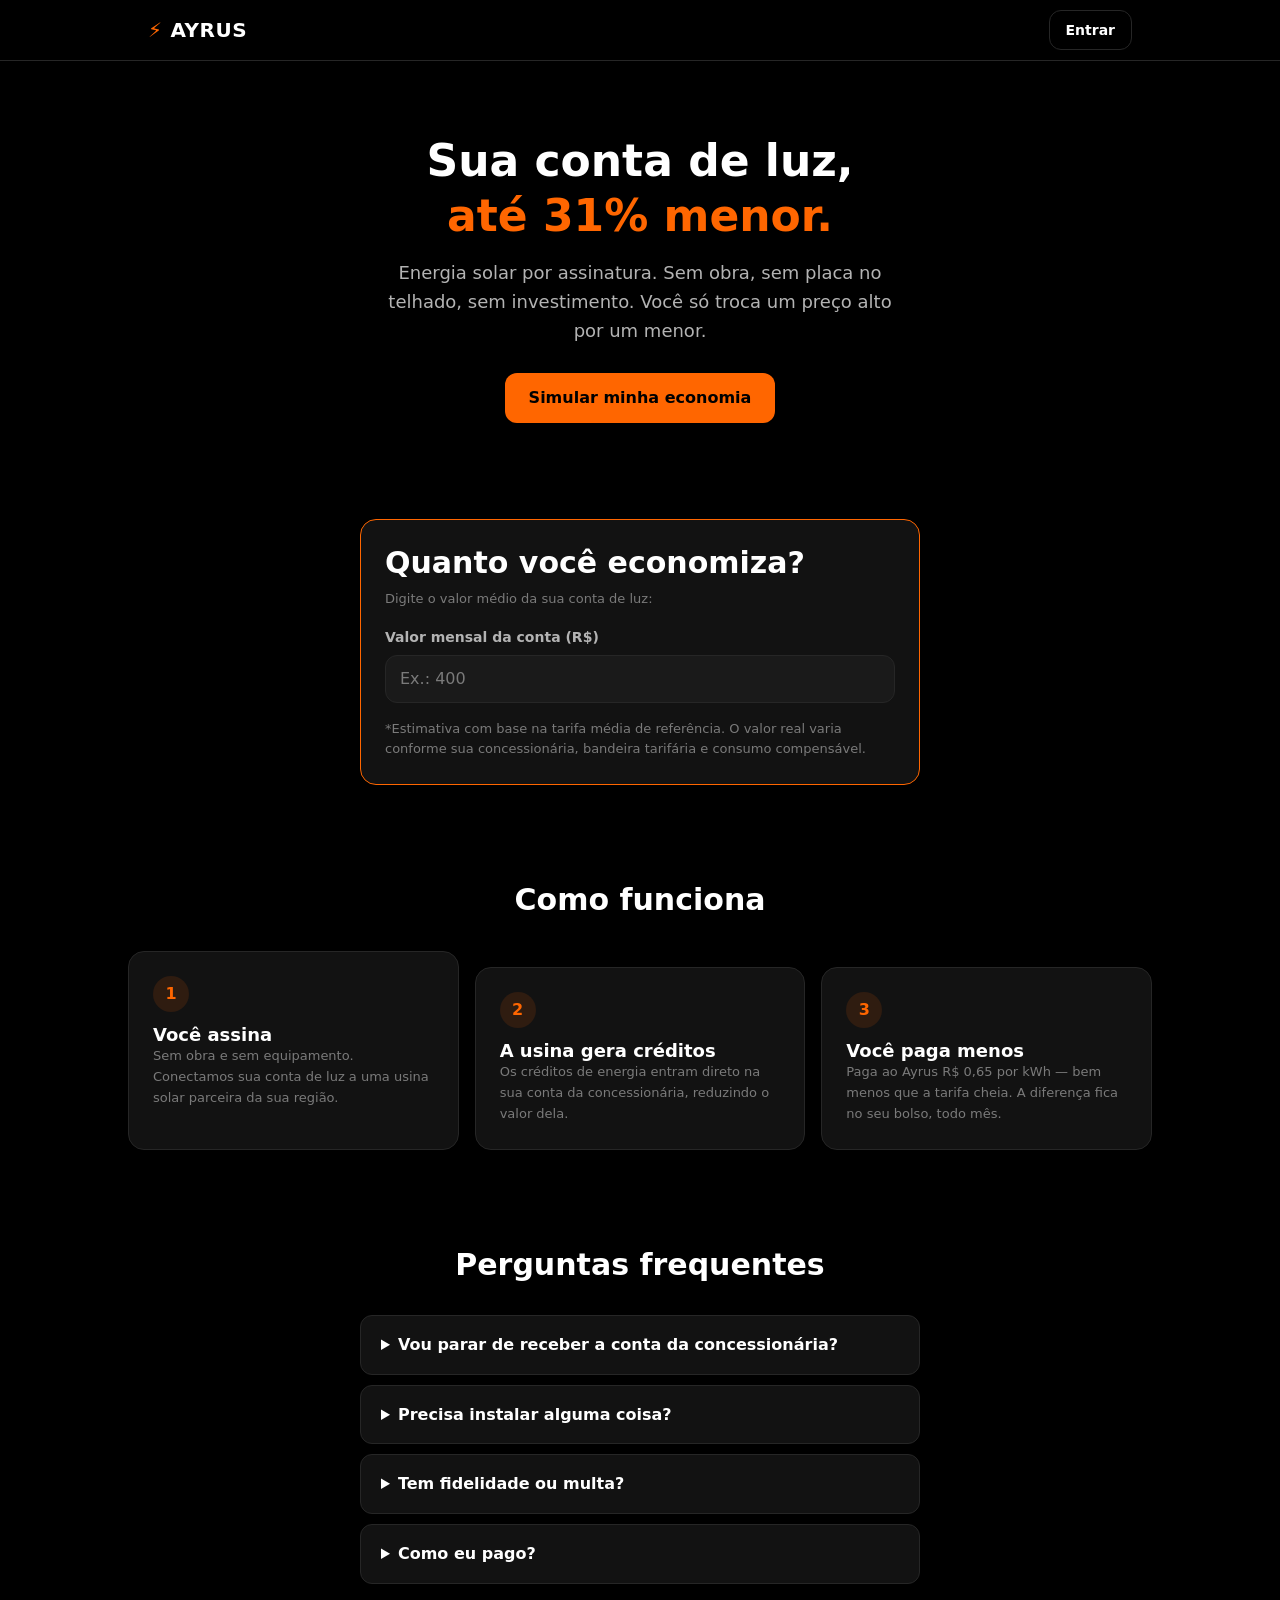
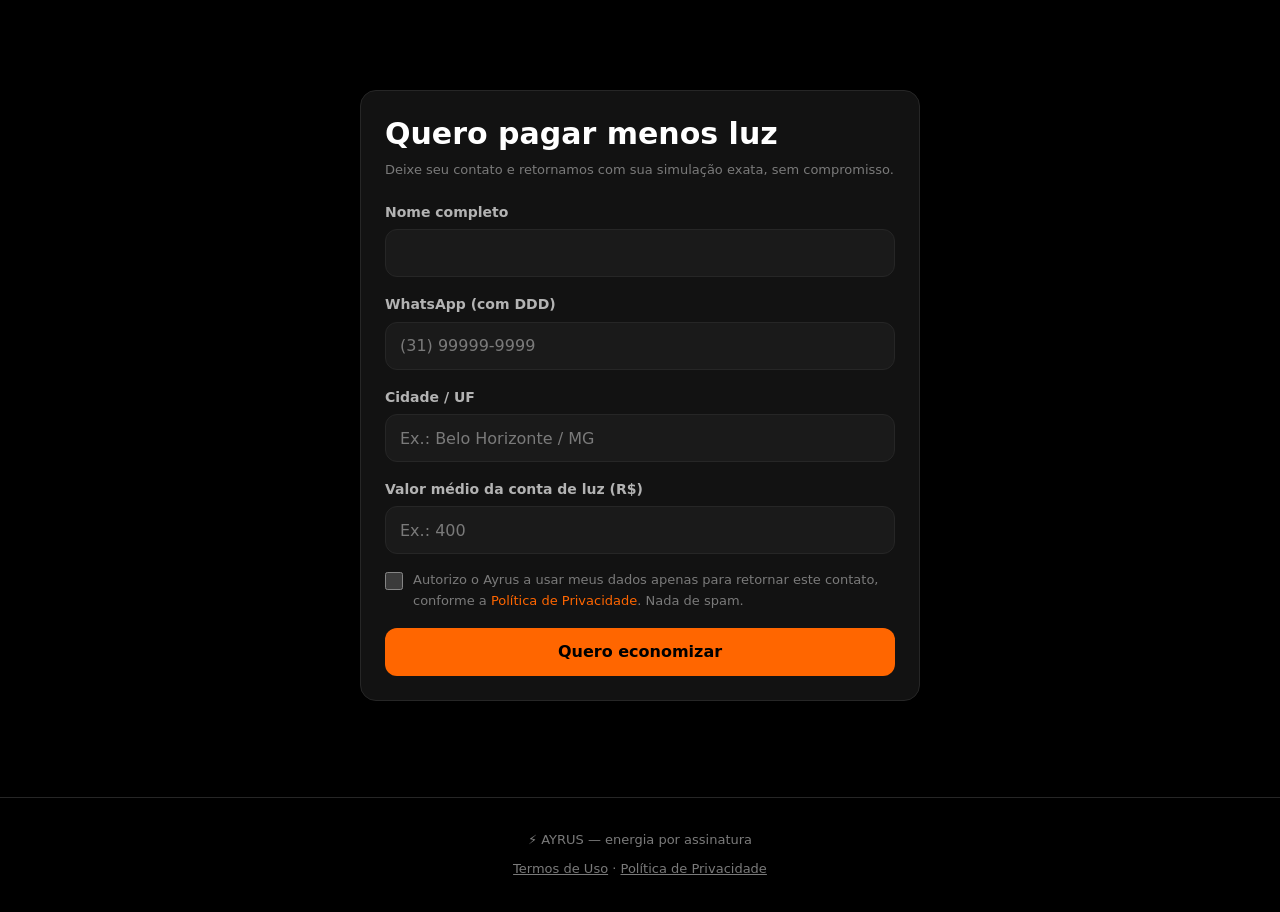
==== index.html @ 307cbbe1 "Add files via upload" ====
<!DOCTYPE html>
<html lang="pt-BR">
<head>
  <meta charset="UTF-8" />
  <meta name="viewport" content="width=device-width, initial-scale=1.0" />
  <meta http-equiv="Content-Security-Policy"
        content="default-src 'none'; script-src 'self'; style-src 'self' 'unsafe-inline'; img-src 'self' data:; connect-src https://script.google.com https://script.googleusercontent.com; base-uri 'self'; form-action 'self'" />
  <meta name="description" content="Ayrus — sua conta de luz até 31% menor com energia solar por assinatura. Sem obra, sem placa, sem investimento." />
  <meta name="color-scheme" content="dark" />
  <meta name="theme-color" content="#000000" />
  <title>Ayrus — Energia solar por assinatura</title>
  <link rel="stylesheet" href="css/styles.css" />
</head>
<body>

  <header class="topbar">
    <div class="container topbar-inner">
      <span class="logo"><span class="bolt">⚡</span>AYRUS</span>
      <a class="btn btn-ghost btn-sm" href="app.html">Entrar</a>
    </div>
  </header>

  <main>
    <!-- HERO -->
    <section class="hero container">
      <h1>Sua conta de luz,<br /><span class="highlight">até 31% menor.</span></h1>
      <p class="sub">Energia solar por assinatura. Sem obra, sem placa no telhado, sem investimento. Você só troca um preço alto por um menor.</p>
      <a class="btn btn-primary" href="#simulador">Simular minha economia</a>
    </section>

    <!-- SIMULADOR -->
    <section class="section container narrow" id="simulador">
      <div class="card card-highlight">
        <h2>Quanto você economiza?</h2>
        <p class="muted" style="margin:8px 0 16px">Digite o valor médio da sua conta de luz:</p>
        <div class="field">
          <label for="sim-conta">Valor mensal da conta (R$)</label>
          <input id="sim-conta" type="number" inputmode="decimal" min="50" max="100000" step="10" placeholder="Ex.: 400" />
        </div>
        <div id="sim-result" class="sim-result hidden">
          <small class="muted">Economia estimada*</small>
          <p class="big-number green money" id="sim-mes">—</p>
          <small class="muted">por mês · <strong id="sim-ano" class="money">—</strong> por ano</small>
        </div>
        <small class="muted" style="display:block;margin-top:12px">*Estimativa com base na tarifa média de referência. O valor real varia conforme sua concessionária, bandeira tarifária e consumo compensável.</small>
      </div>
    </section>

    <!-- COMO FUNCIONA -->
    <section class="section container">
      <h2 class="section-title">Como funciona</h2>
      <div class="steps">
        <div class="card">
          <div class="step-num">1</div>
          <h3>Você assina</h3>
          <p class="muted">Sem obra e sem equipamento. Conectamos sua conta de luz a uma usina solar parceira da sua região.</p>
        </div>
        <div class="card">
          <div class="step-num">2</div>
          <h3>A usina gera créditos</h3>
          <p class="muted">Os créditos de energia entram direto na sua conta da concessionária, reduzindo o valor dela.</p>
        </div>
        <div class="card">
          <div class="step-num">3</div>
          <h3>Você paga menos</h3>
          <p class="muted">Paga ao Ayrus R$ 0,65 por kWh — bem menos que a tarifa cheia. A diferença fica no seu bolso, todo mês.</p>
        </div>
      </div>
    </section>

    <!-- FAQ -->
    <section class="section container narrow">
      <h2 class="section-title">Perguntas frequentes</h2>
      <details class="faq-item">
        <summary>Vou parar de receber a conta da concessionária?</summary>
        <p>Não. Você continua cliente da sua concessionária e recebe a conta dela normalmente — só que reduzida pelos créditos de energia. A fatura do Ayrus cobre os créditos que você usou, por um preço menor.</p>
      </details>
      <details class="faq-item">
        <summary>Precisa instalar alguma coisa?</summary>
        <p>Nada. Zero obra, zero equipamento, zero visita técnica. Tudo acontece no sistema de compensação da própria concessionária.</p>
      </details>
      <details class="faq-item">
        <summary>Tem fidelidade ou multa?</summary>
        <p>As condições de permanência e aviso prévio ficam claras no contrato, antes de você assinar. Cancelamento é feito pelo mesmo canal da contratação, sem burocracia escondida.</p>
      </details>
      <details class="faq-item">
        <summary>Como eu pago?</summary>
        <p>Uma fatura mensal via PIX, no app do Ayrus. Você acompanha consumo, pagamento e economia acumulada em tempo real.</p>
      </details>
    </section>

    <!-- LEAD -->
    <section class="section container narrow" id="contato">
      <div class="card">
        <h2>Quero pagar menos luz</h2>
        <p class="muted" style="margin:8px 0 20px">Deixe seu contato e retornamos com sua simulação exata, sem compromisso.</p>

        <form id="lead-form" novalidate>
          <div class="field">
            <label for="lead-nome">Nome completo</label>
            <input id="lead-nome" name="nome" type="text" maxlength="80" autocomplete="name" required />
          </div>
          <div class="field">
            <label for="lead-whats">WhatsApp (com DDD)</label>
            <input id="lead-whats" name="whatsapp" type="tel" inputmode="tel" maxlength="16" autocomplete="tel" placeholder="(31) 99999-9999" required />
          </div>
          <div class="field">
            <label for="lead-cidade">Cidade / UF</label>
            <input id="lead-cidade" name="cidade" type="text" maxlength="60" placeholder="Ex.: Belo Horizonte / MG" />
          </div>
          <div class="field">
            <label for="lead-valor">Valor médio da conta de luz (R$)</label>
            <input id="lead-valor" name="valor_conta" type="number" inputmode="decimal" min="0" max="100000" placeholder="Ex.: 400" />
          </div>

          <!-- Honeypot anti-bot: humanos não veem este campo -->
          <div class="hp-field" aria-hidden="true">
            <label for="lead-website">Não preencha este campo</label>
            <input id="lead-website" name="website" type="text" tabindex="-1" autocomplete="off" />
          </div>

          <label class="check" style="margin-bottom:16px">
            <input type="checkbox" name="consent" required />
            <span>Autorizo o Ayrus a usar meus dados apenas para retornar este contato, conforme a <a href="#" rel="noopener">Política de Privacidade</a>. Nada de spam.</span>
          </label>

          <button id="lead-btn" class="btn btn-primary btn-block" type="submit">Quero economizar</button>
        </form>

        <div id="lead-ok" class="empty-state hidden">
          <p style="color:var(--success);font-weight:700;font-size:18px">Recebido! ⚡</p>
          <p class="muted">Nosso time chama você no WhatsApp em breve com a sua simulação.</p>
        </div>
      </div>
    </section>
  </main>

  <footer>
    <div class="container">
      <p>⚡ AYRUS — energia por assinatura</p>
      <p style="margin-top:8px"><a href="#">Termos de Uso</a> · <a href="#">Política de Privacidade</a></p>
    </div>
  </footer>

  <script type="module" src="js/landing.js"></script>
</body>
</html>
---- css/styles.css ----
/* ============================================================
   AYRUS — Design System (doc 01)
   Dark mode nativo · laranja apenas onde queremos o olho
   ============================================================ */

:root {
  --bg: #000000;
  --surface: #121212;
  --surface-2: #1a1a1a;
  --border: #262626;
  --text: #ffffff;
  --text-2: #b3b3b3;
  --text-3: #7a7a7a;
  --primary: #ff6600;
  --primary-hover: #ff8c00;
  --primary-soft: rgba(255, 102, 0, 0.12);
  --success: #22c55e;
  --success-soft: rgba(34, 197, 94, 0.12);
  --warn: #facc15;
  --warn-soft: rgba(250, 204, 21, 0.12);
  --danger: #ef4444;
  --danger-soft: rgba(239, 68, 68, 0.12);
  --radius: 12px;
  --radius-lg: 16px;
  --font: system-ui, -apple-system, "Segoe UI", Roboto, "Helvetica Neue", Arial, sans-serif;
}

* { box-sizing: border-box; margin: 0; padding: 0; }

html { scroll-behavior: smooth; }

body {
  background: var(--bg);
  color: var(--text-2);
  font-family: var(--font);
  font-size: 16px;
  line-height: 1.6;
  -webkit-font-smoothing: antialiased;
  min-height: 100vh;
}

h1, h2, h3, h4 { color: var(--text); line-height: 1.25; font-weight: 700; }
h1 { font-size: clamp(28px, 6vw, 44px); }
h2 { font-size: clamp(22px, 4vw, 30px); }
h3 { font-size: 18px; }
small, .muted { color: var(--text-3); font-size: 13px; }
a { color: var(--primary); text-decoration: none; }
a:hover { color: var(--primary-hover); }

.container { max-width: 1024px; margin: 0 auto; padding: 0 20px; }
.narrow { max-width: 560px; }

/* ---------- Header ---------- */
.topbar {
  position: sticky; top: 0; z-index: 50;
  background: rgba(0, 0, 0, 0.85);
  backdrop-filter: blur(10px);
  border-bottom: 1px solid var(--border);
}
.topbar-inner {
  display: flex; align-items: center; justify-content: space-between;
  height: 60px;
}
.logo {
  display: flex; align-items: center; gap: 8px;
  color: var(--text); font-weight: 800; font-size: 20px; letter-spacing: 0.5px;
}
.logo .bolt { color: var(--primary); }

/* ---------- Botões ---------- */
.btn {
  display: inline-flex; align-items: center; justify-content: center; gap: 8px;
  min-height: 48px; padding: 12px 24px;
  border: none; border-radius: var(--radius);
  font-family: var(--font); font-size: 16px; font-weight: 600;
  cursor: pointer; transition: background 0.15s ease, transform 0.05s ease;
  text-align: center;
}
.btn:active { transform: scale(0.98); }
.btn:disabled { opacity: 0.5; cursor: not-allowed; }
.btn-primary { background: var(--primary); color: #000; }
.btn-primary:hover:not(:disabled) { background: var(--primary-hover); }
.btn-ghost {
  background: transparent; color: var(--text);
  border: 1px solid var(--border);
}
.btn-ghost:hover:not(:disabled) { border-color: var(--primary); color: var(--primary); }
.btn-block { width: 100%; }
.btn-sm { min-height: 38px; padding: 8px 16px; font-size: 14px; }

/* ---------- Cards ---------- */
.card {
  background: var(--surface);
  border: 1px solid var(--border);
  border-radius: var(--radius-lg);
  padding: 24px;
}
.card + .card { margin-top: 16px; }
.card-highlight { border-color: var(--primary); }

/* ---------- Badges ---------- */
.badge {
  display: inline-block; padding: 4px 12px;
  border-radius: 999px; font-size: 12px; font-weight: 700;
  letter-spacing: 0.4px; text-transform: uppercase;
}
.badge-pago { background: var(--success-soft); color: var(--success); }
.badge-pendente { background: var(--warn-soft); color: var(--warn); }
.badge-vencido { background: var(--danger-soft); color: var(--danger); }
.badge-neutro { background: var(--surface-2); color: var(--text-2); }

/* ---------- Formulários ---------- */
.field { margin-bottom: 16px; }
.field label {
  display: block; margin-bottom: 6px;
  color: var(--text-2); font-size: 14px; font-weight: 600;
}
.field input, .field select {
  width: 100%; min-height: 48px; padding: 12px 14px;
  background: var(--surface-2); color: var(--text);
  border: 1px solid var(--border); border-radius: var(--radius);
  font-family: var(--font); font-size: 16px;
}
.field input:focus, .field select:focus {
  outline: none; border-color: var(--primary);
}
.field input::placeholder { color: var(--text-3); }
.check { display: flex; gap: 10px; align-items: flex-start; font-size: 13px; color: var(--text-3); }
.check input { width: 18px; height: 18px; margin-top: 2px; accent-color: var(--primary); flex-shrink: 0; }

/* Honeypot: invisível para humanos, irresistível para bots */
.hp-field { position: absolute; left: -9999px; opacity: 0; height: 0; overflow: hidden; }

/* ---------- Números / dinheiro ---------- */
.money { font-variant-numeric: tabular-nums; }
.big-number {
  color: var(--primary); font-size: clamp(32px, 7vw, 48px);
  font-weight: 800; font-variant-numeric: tabular-nums;
}
.big-number.green { color: var(--success); }

/* ---------- Landing ---------- */
.hero { padding: 72px 0 48px; text-align: center; }
.hero p.sub { max-width: 520px; margin: 16px auto 28px; font-size: 18px; }
.hero .highlight { color: var(--primary); }

.section { padding: 48px 0; }
.section-title { text-align: center; margin-bottom: 32px; }

.steps { display: grid; gap: 16px; grid-template-columns: 1fr; }
@media (min-width: 720px) { .steps { grid-template-columns: repeat(3, 1fr); } }
.step-num {
  width: 36px; height: 36px; border-radius: 50%;
  background: var(--primary-soft); color: var(--primary);
  display: flex; align-items: center; justify-content: center;
  font-weight: 800; margin-bottom: 12px;
}

.sim-result {
  background: var(--surface-2); border-radius: var(--radius);
  padding: 20px; text-align: center; margin-top: 16px;
}

details.faq-item {
  background: var(--surface); border: 1px solid var(--border);
  border-radius: var(--radius); padding: 16px 20px; margin-bottom: 10px;
}
details.faq-item summary { color: var(--text); font-weight: 600; cursor: pointer; }
details.faq-item p { margin-top: 10px; font-size: 15px; }

/* ---------- Dashboard ---------- */
.dash-grid { display: grid; gap: 16px; padding: 24px 0 64px; }
.fatura-head { display: flex; justify-content: space-between; align-items: center; gap: 12px; flex-wrap: wrap; }
.qr-box { display: flex; flex-direction: column; align-items: center; gap: 12px; margin: 20px 0; }
.qr-box img {
  width: 200px; height: 200px; border-radius: var(--radius);
  background: #fff; padding: 8px;
}
.pix-code {
  width: 100%; background: var(--surface-2); border: 1px dashed var(--border);
  border-radius: var(--radius); padding: 10px 14px;
  color: var(--text-3); font-size: 12px; word-break: break-all;
  max-height: 64px; overflow: hidden;
}
.hist-item {
  display: flex; justify-content: space-between; align-items: center;
  padding: 14px 0; border-bottom: 1px solid var(--border); gap: 10px;
}
.hist-item:last-child { border-bottom: none; }

/* ---------- Estados ---------- */
.skeleton {
  background: linear-gradient(90deg, var(--surface-2) 25%, #222 50%, var(--surface-2) 75%);
  background-size: 200% 100%;
  animation: shimmer 1.4s infinite;
  border-radius: var(--radius); min-height: 120px;
}
@keyframes shimmer { to { background-position: -200% 0; } }

.empty-state { text-align: center; padding: 40px 20px; color: var(--text-3); }

.toast {
  position: fixed; bottom: 24px; left: 50%; transform: translateX(-50%);
  background: var(--surface-2); color: var(--text);
  border: 1px solid var(--border); border-left: 3px solid var(--primary);
  border-radius: var(--radius); padding: 12px 20px;
  font-size: 14px; z-index: 100; max-width: 90vw;
  box-shadow: 0 8px 24px rgba(0, 0, 0, 0.6);
}
.toast.error { border-left-color: var(--danger); }
.toast.success { border-left-color: var(--success); }

.hidden { display: none !important; }

/* ---------- Auth ---------- */
.auth-wrap { max-width: 400px; margin: 48px auto; padding: 0 20px; }
.auth-toggle { text-align: center; margin-top: 16px; font-size: 14px; }

/* ---------- Footer ---------- */
footer {
  border-top: 1px solid var(--border);
  padding: 32px 0; margin-top: 48px;
  text-align: center; font-size: 13px; color: var(--text-3);
}
footer a { color: var(--text-3); text-decoration: underline; }
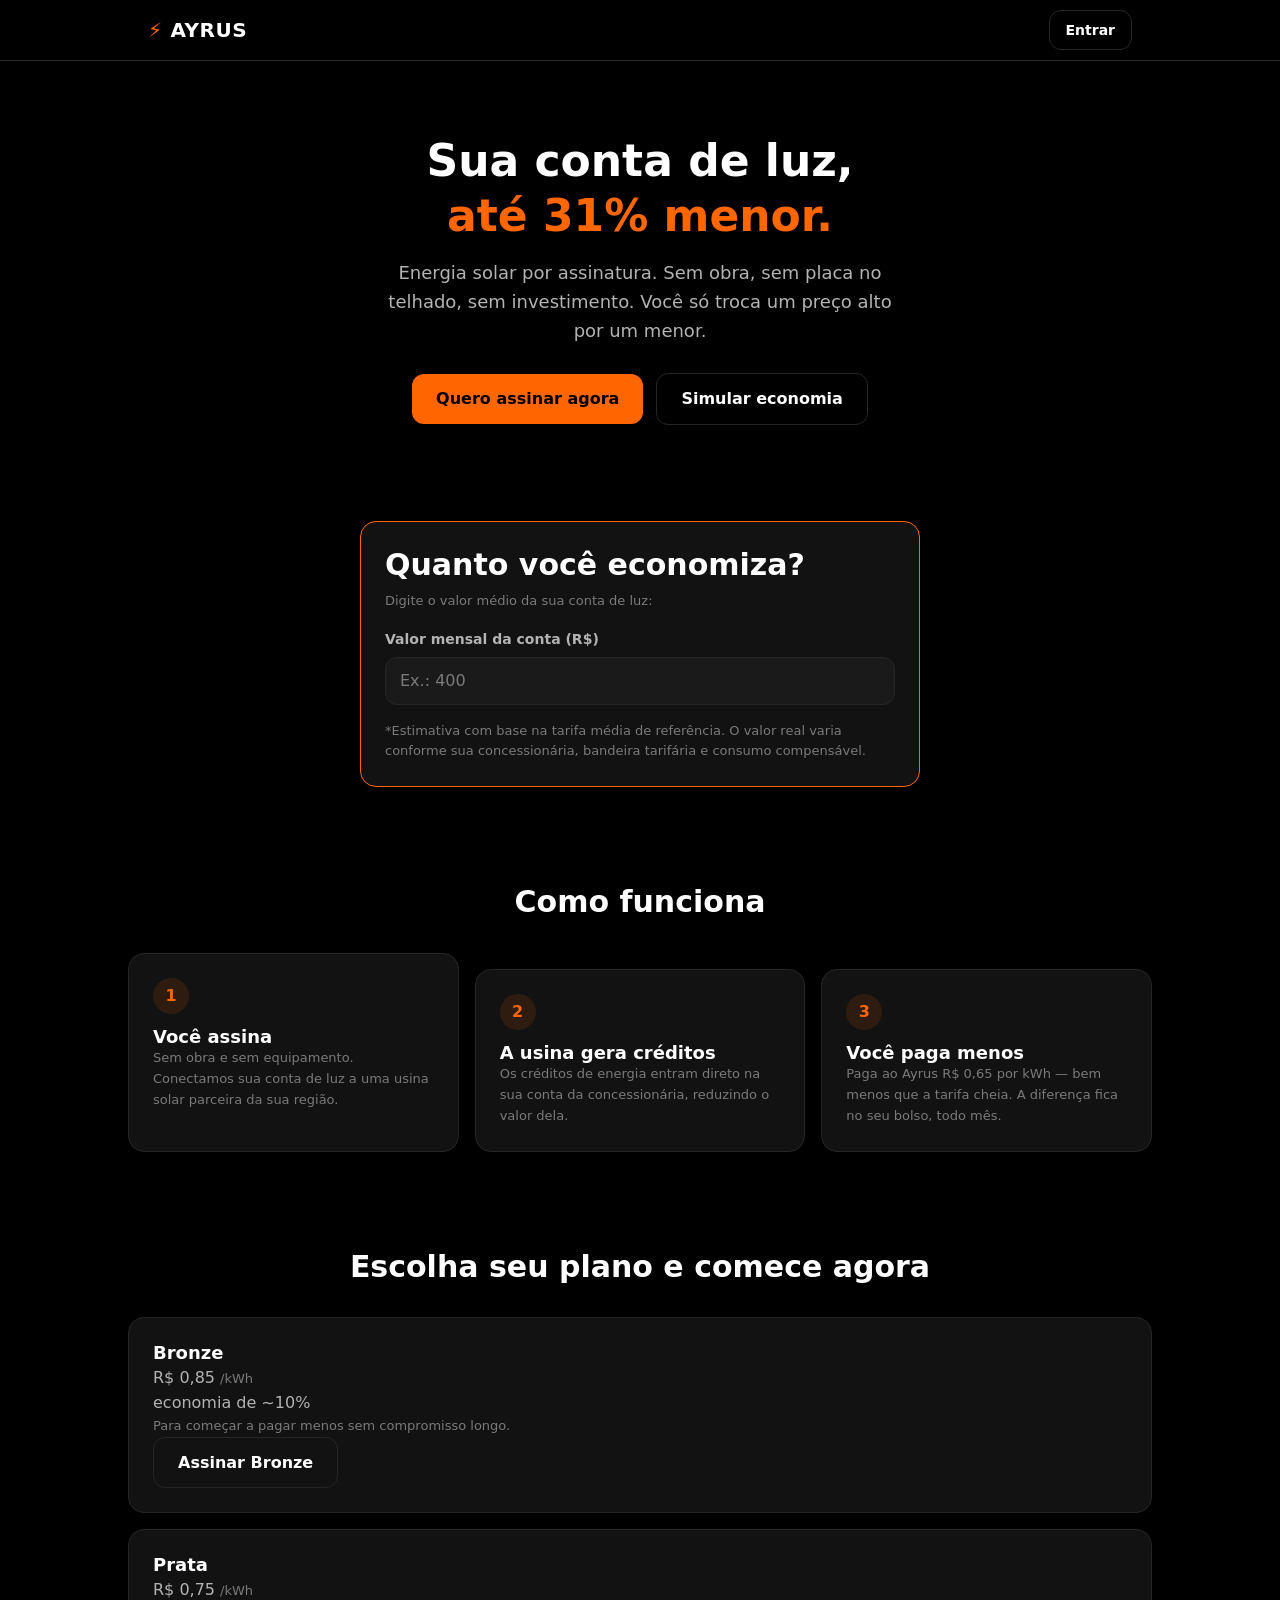
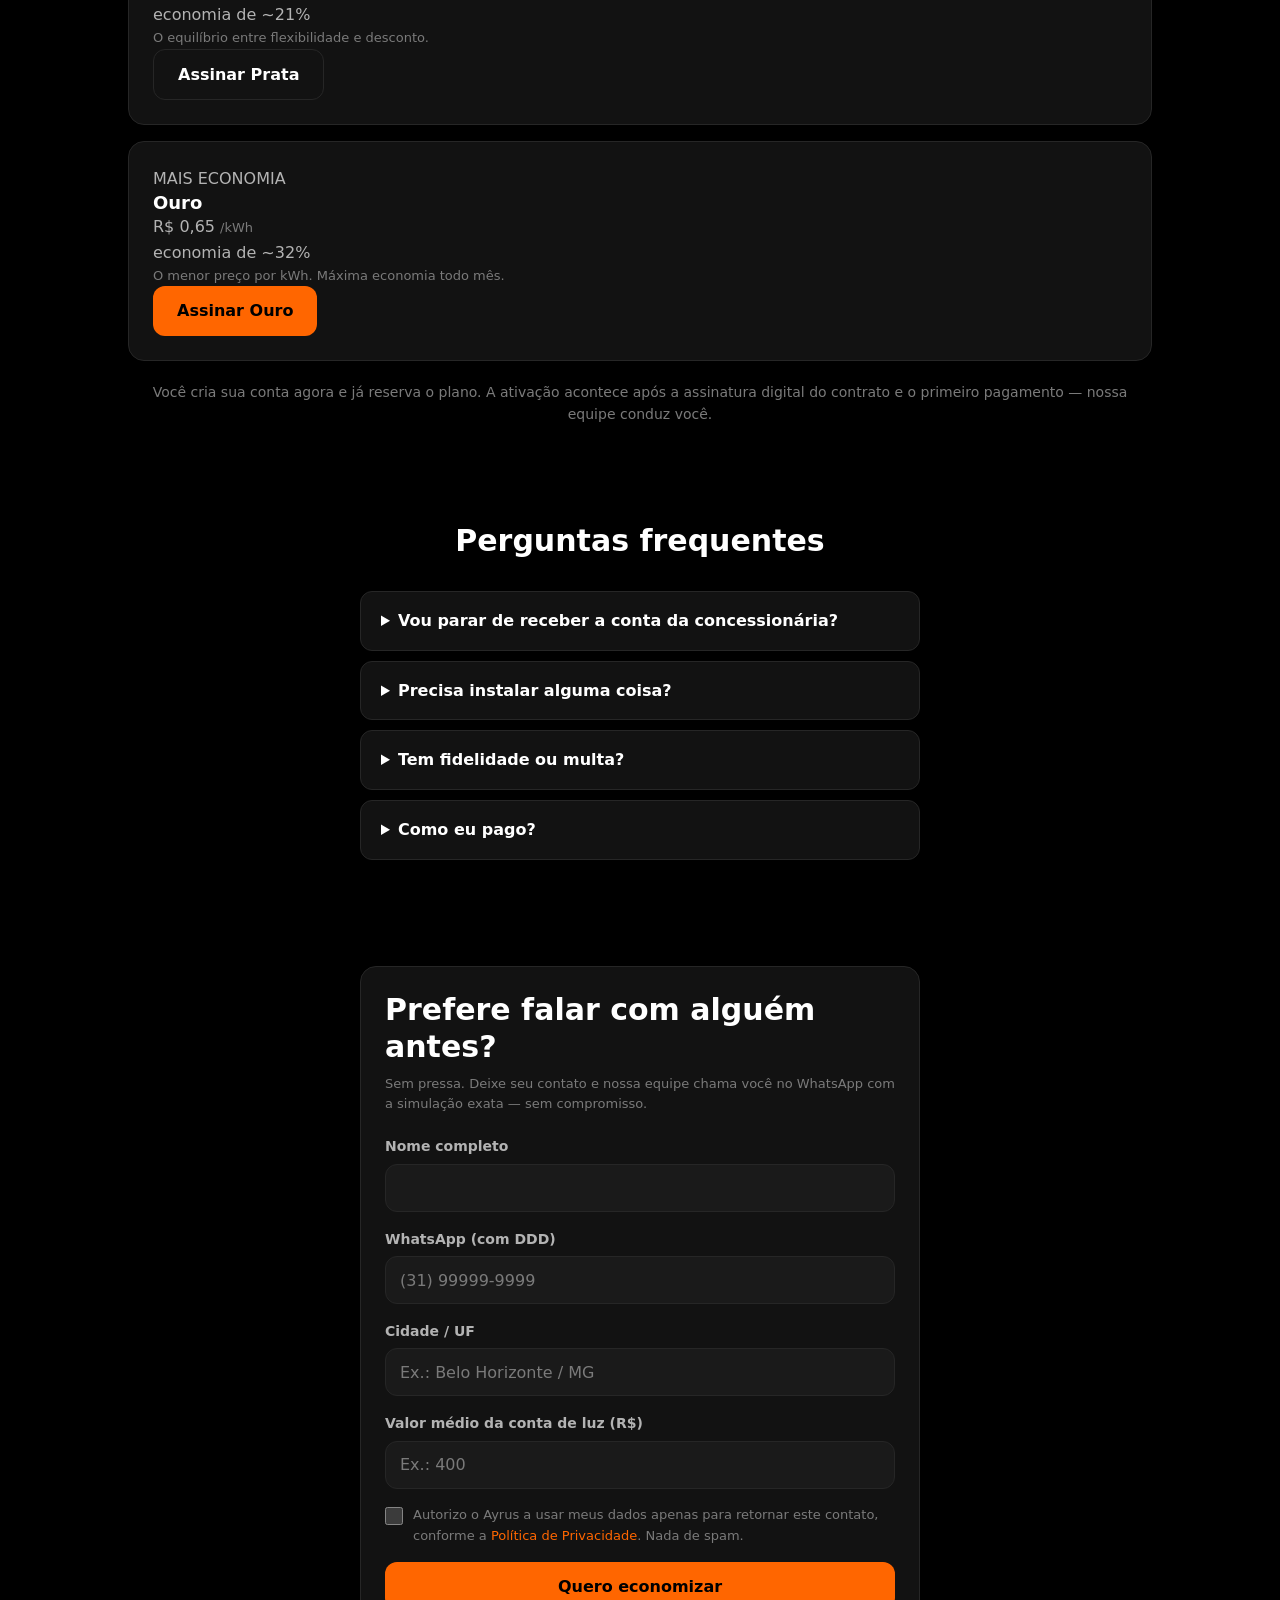
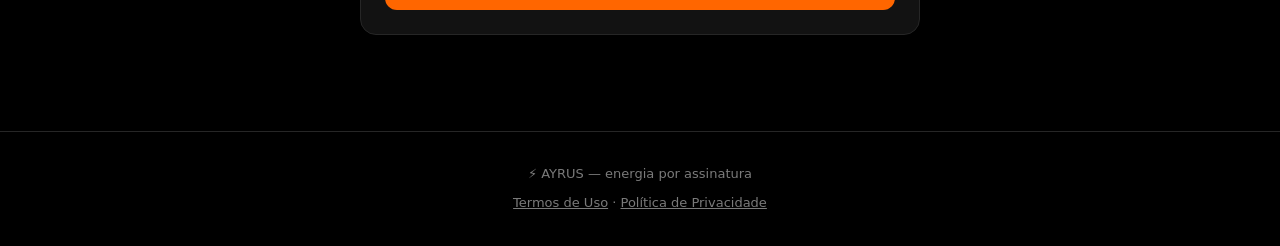
==== commit 01037dee: "Update index.html" ====
--- a/index.html
+++ b/index.html
@@ -25,7 +25,8 @@
     <section class="hero container">
       <h1>Sua conta de luz,<br /><span class="highlight">até 31% menor.</span></h1>
       <p class="sub">Energia solar por assinatura. Sem obra, sem placa no telhado, sem investimento. Você só troca um preço alto por um menor.</p>
-      <a class="btn btn-primary" href="#simulador">Simular minha economia</a>
+      <a class="btn btn-primary" href="#planos">Quero assinar agora</a>
+      <a class="btn btn-ghost" style="margin-left:8px" href="#simulador">Simular economia</a>
     </section>
 
     <!-- SIMULADOR -->
@@ -38,9 +39,23 @@
           <input id="sim-conta" type="number" inputmode="decimal" min="50" max="100000" step="10" placeholder="Ex.: 400" />
         </div>
         <div id="sim-result" class="sim-result hidden">
-          <small class="muted">Economia estimada*</small>
-          <p class="big-number green money" id="sim-mes">—</p>
-          <small class="muted">por mês · <strong id="sim-ano" class="money">—</strong> por ano</small>
+          <small class="muted">Sua economia estimada por mês, em cada plano*</small>
+          <div class="sim-tiers">
+            <div class="sim-tier">
+              <span class="tier-name bronze">Bronze</span>
+              <span class="tier-val money" id="sim-bronze">—</span>
+            </div>
+            <div class="sim-tier">
+              <span class="tier-name prata">Prata</span>
+              <span class="tier-val money" id="sim-prata">—</span>
+            </div>
+            <div class="sim-tier featured">
+              <span class="tier-name ouro">Ouro</span>
+              <span class="tier-val money" id="sim-ouro">—</span>
+            </div>
+          </div>
+          <small class="muted" style="display:block;margin-top:10px">No Ouro, isso dá <strong id="sim-ano" class="money" style="color:var(--success)">—</strong> por ano.</small>
+          <a class="btn btn-primary btn-block" style="margin-top:14px" href="#planos">Escolher meu plano</a>
         </div>
         <small class="muted" style="display:block;margin-top:12px">*Estimativa com base na tarifa média de referência. O valor real varia conforme sua concessionária, bandeira tarifária e consumo compensável.</small>
       </div>
@@ -68,6 +83,38 @@
       </div>
     </section>
 
+    <!-- PLANOS -->
+    <section class="section container" id="planos">
+      <h2 class="section-title">Escolha seu plano e comece agora</h2>
+      <div class="plans">
+        <div class="card plan-card">
+          <h3><span class="tier-name bronze">Bronze</span></h3>
+          <p class="plan-price">R$ 0,85 <small>/kWh</small></p>
+          <p class="plan-eco">economia de ~10%</p>
+          <p class="muted">Para começar a pagar menos sem compromisso longo.</p>
+          <a class="btn btn-ghost" href="app.html?plano=bronze">Assinar Bronze</a>
+        </div>
+        <div class="card plan-card">
+          <h3><span class="tier-name prata">Prata</span></h3>
+          <p class="plan-price">R$ 0,75 <small>/kWh</small></p>
+          <p class="plan-eco">economia de ~21%</p>
+          <p class="muted">O equilíbrio entre flexibilidade e desconto.</p>
+          <a class="btn btn-ghost" href="app.html?plano=prata">Assinar Prata</a>
+        </div>
+        <div class="card plan-card featured">
+          <span class="plan-tag">MAIS ECONOMIA</span>
+          <h3><span class="tier-name ouro">Ouro</span></h3>
+          <p class="plan-price">R$ 0,65 <small>/kWh</small></p>
+          <p class="plan-eco">economia de ~32%</p>
+          <p class="muted">O menor preço por kWh. Máxima economia todo mês.</p>
+          <a class="btn btn-primary" href="app.html?plano=ouro">Assinar Ouro</a>
+        </div>
+      </div>
+      <p class="muted" style="text-align:center;margin-top:20px;font-size:14px">
+        Você cria sua conta agora e já reserva o plano. A ativação acontece após a assinatura digital do contrato e o primeiro pagamento — nossa equipe conduz você.
+      </p>
+    </section>
+
     <!-- FAQ -->
     <section class="section container narrow">
       <h2 class="section-title">Perguntas frequentes</h2>
@@ -92,8 +139,8 @@
     <!-- LEAD -->
     <section class="section container narrow" id="contato">
       <div class="card">
-        <h2>Quero pagar menos luz</h2>
-        <p class="muted" style="margin:8px 0 20px">Deixe seu contato e retornamos com sua simulação exata, sem compromisso.</p>
+        <h2>Prefere falar com alguém antes?</h2>
+        <p class="muted" style="margin:8px 0 20px">Sem pressa. Deixe seu contato e nossa equipe chama você no WhatsApp com a simulação exata — sem compromisso.</p>
 
         <form id="lead-form" novalidate>
           <div class="field">
